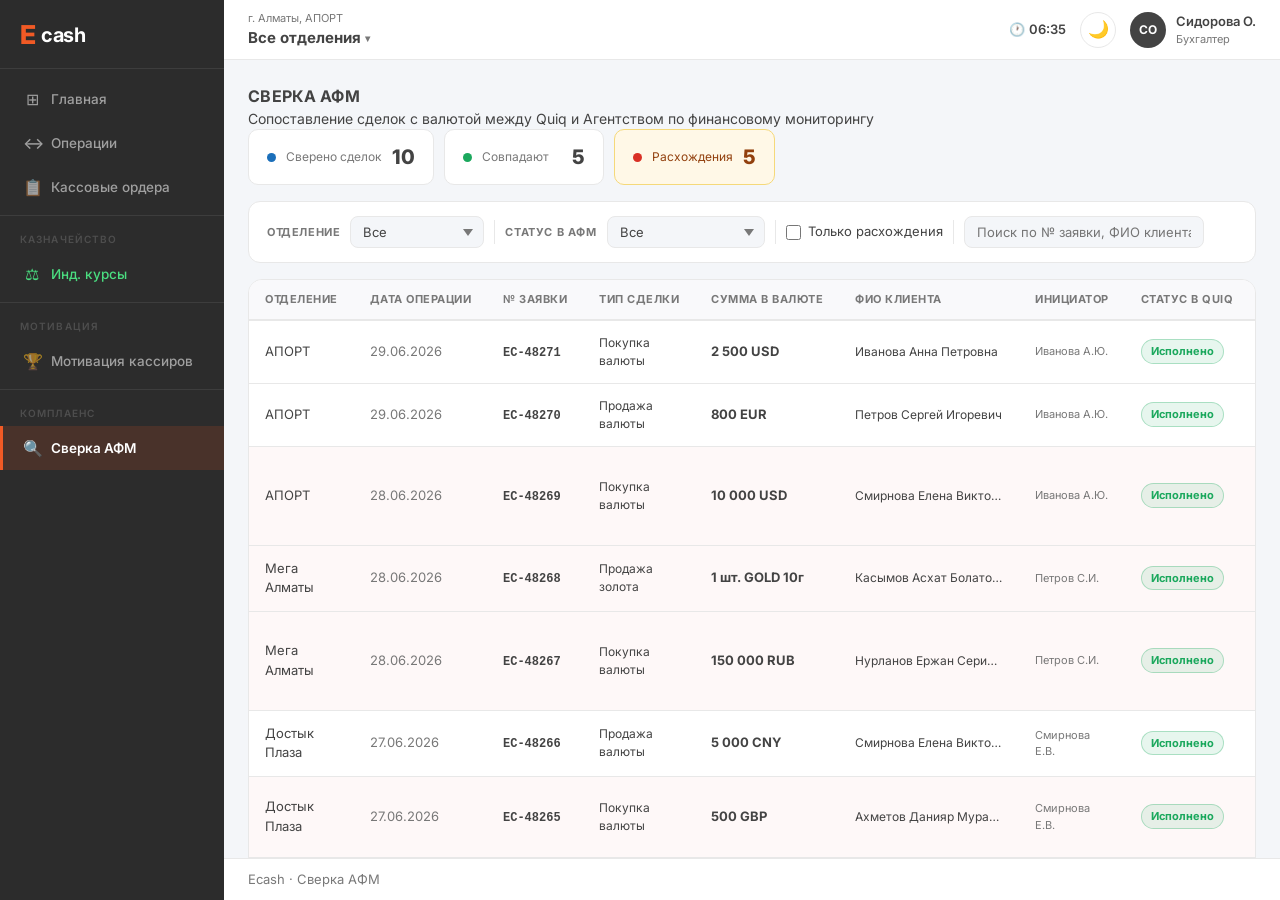
==== afm-reconciliation.html @ 011a6bd1 "refactor: move AFM reconciliation out of cash orders into its own page Sverka AFM was embedded as a " ====
<!DOCTYPE html>
<html lang="ru" data-theme="light">
<head>
<meta charset="UTF-8">
<meta name="viewport" content="width=device-width, initial-scale=1.0">
<title>Ecash — Сверка АФМ</title>
<link rel="preconnect" href="https://fonts.googleapis.com">
<link href="https://fonts.googleapis.com/css2?family=Inter:wght@400;500;600;700;800&display=swap" rel="stylesheet">
<link rel="stylesheet" href="shared.css">
<style>
.stats-row { display:flex; gap:10px; margin-bottom:16px; flex-wrap:wrap; }
.stat-card { display:flex; align-items:center; gap:10px; padding:12px 18px; background:var(--surface); border:1px solid var(--border); border-radius:10px; min-width:160px; }
.stat-dot { width:9px; height:9px; border-radius:50%; flex-shrink:0; }
.stat-label { font-size:12px; color:var(--text-mid); }
.stat-val { font-size:20px; font-weight:800; color:var(--text); margin-left:auto; }
.stat-card.warn { border-color:var(--warning-border); background:var(--warning-bg); }
.stat-card.warn .stat-dot { background:#F59E0B; }
.stat-card.warn .stat-label,.stat-card.warn .stat-val { color:#92400E; }

.filters { display:flex; gap:10px; align-items:center; flex-wrap:wrap; background:var(--surface); border:1px solid var(--border); border-radius:12px; padding:14px 18px; margin-bottom:16px; }
.f-label { font-size:11px; font-weight:700; text-transform:uppercase; letter-spacing:.6px; color:var(--text-mid); white-space:nowrap; }
.f-sel,.f-inp { padding:7px 12px; border:1.5px solid var(--border); border-radius:8px; font-family:inherit; font-size:13px; color:var(--text); background:var(--bg); outline:none; transition:border-color .13s; }
.f-sel { padding-right:30px; appearance:none; background-image:url("data:image/svg+xml,%3Csvg xmlns='http://www.w3.org/2000/svg' width='10' height='7' viewBox='0 0 10 7'%3E%3Cpath fill='%23787878' d='M5 7L0 0h10z'/%3E%3C/svg%3E"); background-repeat:no-repeat; background-position:right 10px center; }
.f-sel:focus,.f-inp:focus { border-color:var(--text); }
.f-sep { width:1px; height:24px; background:var(--border); }
.f-check { display:flex; align-items:center; gap:7px; font-size:13px; color:var(--text); cursor:pointer; user-select:none; }
.f-check input { width:15px; height:15px; accent-color:var(--brand); cursor:pointer; }

.tbl-wrap { background:var(--surface); border:1px solid var(--border); border-radius:14px; overflow:hidden; }
.tbl { width:100%; border-collapse:collapse; }
.tbl th { background:var(--surface-2); padding:11px 16px; text-align:left; font-size:11px; font-weight:700; text-transform:uppercase; letter-spacing:.5px; color:var(--text-mid); border-bottom:2px solid var(--border); white-space:nowrap; }
.tbl td { padding:13px 16px; border-bottom:1px solid var(--border); font-size:13px; vertical-align:middle; }
.tbl tr:last-child td { border-bottom:none; }
.tbl tr.diff-row { background:rgba(217,48,37,.03); }

.empty-state { text-align:center; padding:48px 24px; color:var(--text-mid); }
.empty-icon { font-size:40px; margin-bottom:12px; }
.id-cell { font-family:'Courier New',monospace; font-size:12px; font-weight:700; }
.amount-cell { font-weight:700; white-space:nowrap; }
.date-cell { color:var(--text-mid); font-size:12px; white-space:nowrap; }

.afm-status { display:inline-flex; align-items:center; gap:5px; padding:3px 9px; border-radius:20px; font-size:11px; font-weight:700; white-space:nowrap; }
.afm-status.ok { background:rgba(27,168,93,.1); color:#1BA85D; border:1px solid rgba(27,168,93,.3); }
.afm-status.warn { background:rgba(245,158,11,.1); color:#B45309; border:1px solid rgba(245,158,11,.35); }
.afm-status.bad { background:rgba(217,48,37,.1); color:#D93025; border:1px solid rgba(217,48,37,.3); }
.afm-status.missing { background:var(--surface-2); color:var(--text-mid); border:1px solid var(--border); }
.diff-ok { color:var(--text-mid); font-size:12px; }
.diff-bad { color:#D93025; font-size:12px; font-weight:700; display:flex; align-items:center; gap:5px; }
</style>
</head>
<body>

<div class="sidebar-overlay" id="overlay" onclick="closeSidebar()"></div>
<aside class="sidebar" id="sidebar">
  <div class="logo"><span class="logo-mark">E</span><span class="logo-name">cash</span></div>
  <nav class="nav">
    <div class="nav-item" onclick="location.href='index.html'"><span class="nav-icon">⊞</span><span class="nav-label">Главная</span></div>
    <div class="nav-item" onclick="location.href='operations.html'"><span class="nav-icon">↔</span><span class="nav-label">Операции</span></div>
    <div class="nav-item" onclick="location.href='cash-orders.html'"><span class="nav-icon">📋</span><span class="nav-label">Кассовые ордера</span></div>
    <div class="nav-section nav-section-role">Казначейство</div>
    <div class="nav-item nav-treasury" onclick="window.open('treasury.html','treasury_window','width=1280,height=900')"><span class="nav-icon">⚖</span><span class="nav-label">Инд. курсы</span></div>
    <div class="nav-section nav-section-role">Мотивация</div>
    <div class="nav-item" onclick="location.href='motivation.html'"><span class="nav-icon">🏆</span><span class="nav-label">Мотивация кассиров</span></div>
    <div class="nav-section nav-section-role">Комплаенс</div>
    <div class="nav-item active"><span class="nav-icon">🔍</span><span class="nav-label">Сверка АФМ</span></div>
  </nav>
</aside>

<div class="main">
  <header class="header">
    <button class="hamburger" onclick="toggleSidebar()">☰</button>
    <div class="header-branch">
      <span class="header-location">г. Алматы, АПОРТ</span>
      <span class="header-cashier">Все отделения <span class="caret">▾</span></span>
    </div>
    <div class="header-right">
      <span class="header-meta">🕐 <strong id="hdr-time"></strong></span>
      <button class="btn-theme" onclick="toggleTheme()" id="btn-theme">🌙</button>
      <div class="header-user">
        <div class="avatar">СО</div>
        <div><div class="user-name">Сидорова О.</div><div class="user-role">Бухгалтер</div></div>
      </div>
    </div>
  </header>

  <div class="content">
    <div class="page-header">
      <div>
        <h1 class="page-title">Сверка АФМ</h1>
        <div class="page-sub">Сопоставление сделок с валютой между Quiq и Агентством по финансовому мониторингу</div>
      </div>
    </div>

    <!-- STATS -->
    <div class="stats-row" id="stats-row"></div>

    <!-- FILTERS -->
    <div class="filters">
      <span class="f-label">Отделение</span>
      <select class="f-sel" id="f-branch" onchange="applyFilters()">
        <option value="">Все</option>
        <option value="АПОРТ">АПОРТ</option>
        <option value="Мега Алматы">Мега Алматы</option>
        <option value="Достык Плаза">Достык Плаза</option>
      </select>
      <span class="f-sep"></span>
      <span class="f-label">Статус в АФМ</span>
      <select class="f-sel" id="f-afm-status" onchange="applyFilters()">
        <option value="">Все</option>
        <option value="accepted">Принято</option>
        <option value="pending">На рассмотрении</option>
        <option value="rejected">Отклонено</option>
        <option value="not_found">Не найдено</option>
      </select>
      <span class="f-sep"></span>
      <label class="f-check"><input type="checkbox" id="f-only-diff" onchange="applyFilters()"> Только расхождения</label>
      <span class="f-sep"></span>
      <input class="f-inp" id="f-search" placeholder="Поиск по № заявки, ФИО клиента..." oninput="applyFilters()" style="min-width:240px">
    </div>

    <!-- TABLE -->
    <div class="tbl-wrap">
      <table class="tbl">
        <thead>
          <tr>
            <th>Отделение</th>
            <th>Дата операции</th>
            <th>№ заявки</th>
            <th>Тип сделки</th>
            <th>Сумма в валюте</th>
            <th>ФИО клиента</th>
            <th>Инициатор</th>
            <th>Статус в Quiq</th>
            <th>Статус в АФМ</th>
            <th>Расхождения</th>
          </tr>
        </thead>
        <tbody id="tbl-body"></tbody>
      </table>
    </div>

  </div>

  <footer class="footer">
    <span style="font-size:13px;color:var(--text-mid)">Ecash · Сверка АФМ</span>
    <div class="footer-space"></div>
  </footer>
</div>

<script>
const AFM_TYPE_LABEL={'buy-cur':'Покупка валюты','sell-cur':'Продажа валюты','buy-gold':'Покупка золота','sell-gold':'Продажа золота'};

const AFM_RECORDS=[
  {branch:'АПОРТ',date:'29.06.2026',num:'EC-48271',type:'buy-cur',cur:'USD',amount:'2 500',client:'Иванова Анна Петровна',initiator:'Иванова А.Ю.',quiq:'executed',afm:'accepted',diff:null},
  {branch:'АПОРТ',date:'29.06.2026',num:'EC-48270',type:'sell-cur',cur:'EUR',amount:'800',client:'Петров Сергей Игоревич',initiator:'Иванова А.Ю.',quiq:'executed',afm:'accepted',diff:null},
  {branch:'АПОРТ',date:'28.06.2026',num:'EC-48269',type:'buy-cur',cur:'USD',amount:'10 000',client:'Смирнова Елена Викторовна',initiator:'Иванова А.Ю.',quiq:'executed',afm:'rejected',diff:'Статус в АФМ отличается от Quiq'},
  {branch:'Мега Алматы',date:'28.06.2026',num:'EC-48268',type:'sell-gold',cur:'GOLD 10г',amount:'1 шт.',client:'Касымов Асхат Болатович',initiator:'Петров С.И.',quiq:'executed',afm:'not_found',diff:'Не передано в АФМ'},
  {branch:'Мега Алматы',date:'28.06.2026',num:'EC-48267',type:'buy-cur',cur:'RUB',amount:'150 000',client:'Нурланов Ержан Серикович',initiator:'Петров С.И.',quiq:'executed',afm:'accepted',diff:'Сумма расходится: Quiq 150 000 / АФМ 148 500'},
  {branch:'Достык Плаза',date:'27.06.2026',num:'EC-48266',type:'sell-cur',cur:'CNY',amount:'5 000',client:'Смирнова Елена Викторовна',initiator:'Смирнова Е.В.',quiq:'executed',afm:'accepted',diff:null},
  {branch:'Достык Плаза',date:'27.06.2026',num:'EC-48265',type:'buy-cur',cur:'GBP',amount:'500',client:'Ахметов Данияр Муратович',initiator:'Смирнова Е.В.',quiq:'executed',afm:'pending',diff:'Ожидает рассмотрения в АФМ'},
  {branch:'АПОРТ',date:'27.06.2026',num:'EC-48264',type:'sell-cur',cur:'USD',amount:'3 200',client:'Иванова Анна Петровна',initiator:'Иванова А.Ю.',quiq:'executed',afm:'accepted',diff:null},
  {branch:'АПОРТ',date:'26.06.2026',num:'—',type:'buy-cur',cur:'USD',amount:'7 000',client:'Касымов Асхат Болатович',initiator:'—',quiq:'not_found',afm:'accepted',diff:'Заявка есть в АФМ, но не найдена в Quiq'},
  {branch:'Мега Алматы',date:'26.06.2026',num:'EC-48262',type:'sell-cur',cur:'EUR',amount:'1 200',client:'Нурланов Ержан Серикович',initiator:'Петров С.И.',quiq:'executed',afm:'accepted',diff:null},
];

const AFM_STATUS_CFG={
  executed: {cls:'ok',    label:'Исполнено'},
  accepted: {cls:'ok',    label:'Принято'},
  pending:  {cls:'warn',  label:'На рассмотрении'},
  rejected: {cls:'bad',   label:'Отклонено'},
  not_found:{cls:'missing',label:'Не найдено'},
};

let filtered=[...AFM_RECORDS];

function afmStatusChip(key){
  const c=AFM_STATUS_CFG[key]||AFM_STATUS_CFG.not_found;
  return `<span class="afm-status ${c.cls}">${c.label}</span>`;
}

function updateStats(data){
  const total=data.length;
  const withDiff=data.filter(r=>r.diff).length;
  const matched=total-withDiff;
  document.getElementById('stats-row').innerHTML=`
    <div class="stat-card">
      <div class="stat-dot" style="background:#1B6FBA"></div>
      <span class="stat-label">Сверено сделок</span>
      <span class="stat-val">${total}</span>
    </div>
    <div class="stat-card">
      <div class="stat-dot" style="background:#1BA85D"></div>
      <span class="stat-label">Совпадают</span>
      <span class="stat-val">${matched}</span>
    </div>
    <div class="stat-card${withDiff?' warn':''}">
      <div class="stat-dot" style="background:${withDiff?'#D93025':'#1BA85D'}"></div>
      <span class="stat-label">Расхождения</span>
      <span class="stat-val">${withDiff}</span>
    </div>`;
}

function applyFilters(){
  const branch=document.getElementById('f-branch').value;
  const afmStatus=document.getElementById('f-afm-status').value;
  const onlyDiff=document.getElementById('f-only-diff').checked;
  const q=(document.getElementById('f-search').value||'').toLowerCase();
  filtered=AFM_RECORDS.filter(r=>{
    if(branch && r.branch!==branch) return false;
    if(afmStatus && r.afm!==afmStatus) return false;
    if(onlyDiff && !r.diff) return false;
    if(q && !r.num.toLowerCase().includes(q) && !r.client.toLowerCase().includes(q)) return false;
    return true;
  });
  renderTable(filtered);
  updateStats(filtered);
}

function renderTable(data){
  const body=document.getElementById('tbl-body');
  if(!data.length){
    body.innerHTML='<tr><td colspan="10"><div class="empty-state"><div class="empty-icon">🔍</div><div>Сделки не найдены</div></div></td></tr>';
    return;
  }
  body.innerHTML=data.map(r=>{
    const typeLabel=AFM_TYPE_LABEL[r.type]||r.type;
    const amountDisp=r.amount+' '+r.cur;
    const diffCell=r.diff
      ? `<span class="diff-bad">⚠ ${r.diff}</span>`
      : `<span class="diff-ok">Нет</span>`;
    return `<tr class="${r.diff?'diff-row':''}">
      <td>${r.branch}</td>
      <td class="date-cell">${r.date}</td>
      <td><span class="id-cell">${r.num}</span></td>
      <td style="font-size:12px">${typeLabel}</td>
      <td class="amount-cell">${amountDisp}</td>
      <td style="max-width:180px;overflow:hidden;text-overflow:ellipsis;white-space:nowrap;font-size:12px" title="${r.client}">${r.client}</td>
      <td style="font-size:11px;color:var(--text-mid)">${r.initiator}</td>
      <td>${afmStatusChip(r.quiq)}</td>
      <td>${afmStatusChip(r.afm)}</td>
      <td>${diffCell}</td>
    </tr>`;
  }).join('');
}

window.onload=function(){
  const th=localStorage.getItem('ecash-theme')||'light';
  document.documentElement.dataset.theme=th;
  document.getElementById('btn-theme').textContent=th==='dark'?'☀️':'🌙';
  function tick(){ document.getElementById('hdr-time').textContent=new Date().toLocaleTimeString('ru-RU',{hour:'2-digit',minute:'2-digit'}); }
  tick(); setInterval(tick,30000);

  updateStats(AFM_RECORDS);
  renderTable(AFM_RECORDS);
};

function toggleTheme(){
  const d=document.documentElement.dataset.theme==='dark';
  document.documentElement.dataset.theme=d?'light':'dark';
  document.getElementById('btn-theme').textContent=d?'🌙':'☀️';
  localStorage.setItem('ecash-theme',d?'light':'dark');
}
function toggleSidebar(){ document.getElementById('sidebar').classList.toggle('mobile-open'); document.getElementById('overlay').classList.toggle('show'); }
function closeSidebar(){ document.getElementById('sidebar').classList.remove('mobile-open'); document.getElementById('overlay').classList.remove('show'); }
</script>
</body>
</html>
---- shared.css ----
/* ===== ECASH DESIGN SYSTEM ===== */

/* LIGHT THEME (default) */
:root {
  --brand: #F15A25;
  --sidebar-bg: #2C2C2C;
  --bg: #F4F6F9;
  --surface: #FFFFFF;
  --surface-2: #F9F9FB;
  --border: #E8E8E8;
  --text: #434343;
  --text-mid: #787878;
  --text-light: #B0B0B0;
  --success: #1BA85D;
  --success-bg: #EBF8F2;
  --success-border: #A7E4C5;
  --danger: #D93025;
  --danger-bg: #FEF0EF;
  --danger-border: #F5C2C0;
  --warning-bg: #FFF8E7;
  --warning-border: #F5D97A;
  --warning-text: #7A5800;
  --info-bg: #F0F5FF;
  --info-border: #C3D4F5;
  --pending-bg: #FFF8E7;
  --pending-border: #F5D97A;
  --shadow: 0 2px 12px rgba(0,0,0,0.07);
}

/* DARK THEME */
[data-theme="dark"] {
  --bg: #111111;
  --surface: #1C1C1C;
  --surface-2: #242424;
  --border: #2E2E2E;
  --text: #EFEFEF;
  --text-mid: #909090;
  --text-light: #555555;
  --success-bg: #0D2E1A;
  --success-border: #1A5C36;
  --danger-bg: #2A0D0A;
  --danger-border: #5C1A16;
  --warning-bg: #2A1F00;
  --warning-border: #6B4E00;
  --warning-text: #F5C842;
  --info-bg: #0D1A2E;
  --info-border: #1A3A6B;
  --pending-bg: #2A1F00;
  --pending-border: #6B4E00;
  --shadow: 0 2px 12px rgba(0,0,0,0.3);
}

*, *::before, *::after { margin:0; padding:0; box-sizing:border-box; }

body {
  font-family: 'Inter', -apple-system, BlinkMacSystemFont, sans-serif;
  background: var(--bg);
  color: var(--text);
  display: flex;
  height: 100vh;
  overflow: hidden;
  font-size: 14px;
  line-height: 1.5;
  transition: background 0.2s, color 0.2s;
}

/* ===== SIDEBAR ===== */
.sidebar {
  width: 224px;
  background: var(--sidebar-bg);
  display: flex;
  flex-direction: column;
  flex-shrink: 0;
  transition: width 0.2s;
  z-index: 50;
}

.logo {
  padding: 20px 20px 18px;
  border-bottom: 1px solid rgba(255,255,255,0.08);
  display: flex;
  align-items: center;
  gap: 6px;
  overflow: hidden;
}

.logo-mark { font-size: 26px; font-weight: 800; color: var(--brand); letter-spacing: -1px; line-height: 1; }
.logo-name { font-size: 20px; font-weight: 700; color: #FFFFFF; letter-spacing: -0.5px; white-space: nowrap; }

.nav { flex: 1; padding: 8px 0; overflow-y: auto; overflow-x: hidden; }
.nav::-webkit-scrollbar { width: 3px; }
.nav::-webkit-scrollbar-track { background: transparent; }
.nav::-webkit-scrollbar-thumb { background: rgba(255,255,255,0.1); border-radius: 3px; }

.nav-section {
  padding: 14px 20px 5px;
  font-size: 10px;
  font-weight: 600;
  text-transform: uppercase;
  letter-spacing: 1.1px;
  color: rgba(255,255,255,0.28);
  white-space: nowrap;
  overflow: hidden;
}

.nav-item {
  display: flex;
  align-items: center;
  gap: 10px;
  padding: 10px 20px;
  font-size: 13.5px;
  font-weight: 500;
  color: rgba(255,255,255,0.55);
  border-left: 3px solid transparent;
  cursor: pointer;
  transition: all 0.13s;
  white-space: nowrap;
  overflow: hidden;
  text-decoration: none;
}
.nav-item:hover { background: rgba(255,255,255,0.07); color: rgba(255,255,255,0.9); }
.nav-item.active { background: rgba(241,90,37,0.15); color: #fff; border-left-color: var(--brand); font-weight: 600; }

.nav-icon { font-size: 16px; width: 18px; text-align: center; flex-shrink: 0; }
.nav-label { flex: 1; overflow: hidden; }
.nav-badge { background: var(--brand); color: #fff; font-size: 10px; font-weight: 700; padding: 2px 7px; border-radius: 20px; flex-shrink: 0; }

/* Treasury role switch item */
.nav-item.nav-treasury { color: #4ade80; border-left-color: transparent; }
.nav-item.nav-treasury:hover { background: rgba(27,168,93,.15); color: #6ee7a0; }
.nav-item.nav-treasury.active { background: rgba(27,168,93,.2); color: #4ade80; border-left-color: #1BA85D; }
.nav-section.nav-section-role { color: rgba(255,255,255,.16); border-top: 1px solid rgba(255,255,255,.08); margin-top: 6px; padding-top: 16px; }

/* ===== MAIN ===== */
.main { flex: 1; display: flex; flex-direction: column; overflow: hidden; min-width: 0; }

/* ===== HEADER ===== */
.header {
  background: var(--surface);
  border-bottom: 1px solid var(--border);
  padding: 0 24px;
  height: 60px;
  display: flex;
  align-items: center;
  gap: 14px;
  flex-shrink: 0;
  transition: background 0.2s, border-color 0.2s;
}

.header-branch { display: flex; flex-direction: column; gap: 1px; }
.header-location { font-size: 11px; color: var(--text-mid); }
.header-cashier { font-size: 15px; font-weight: 700; cursor: pointer; display: flex; align-items: center; gap: 4px; }
.caret { font-size: 10px; color: var(--text-mid); }

.status-pill {
  display: flex;
  align-items: center;
  gap: 7px;
  background: var(--success-bg);
  border: 1px solid var(--success-border);
  color: var(--success);
  font-size: 12.5px;
  font-weight: 500;
  padding: 5px 13px;
  border-radius: 20px;
  white-space: nowrap;
}
.status-dot { width: 7px; height: 7px; border-radius: 50%; background: var(--success); }

.header-right { margin-left: auto; display: flex; align-items: center; gap: 14px; }

.header-meta { font-size: 13px; color: var(--text-mid); white-space: nowrap; }
.header-meta strong { color: var(--text); font-weight: 600; }

.h-div { width: 1px; height: 28px; background: var(--border); }

/* THEME TOGGLE */
.btn-theme {
  width: 36px;
  height: 36px;
  border-radius: 50%;
  border: 1.5px solid var(--border);
  background: var(--surface);
  cursor: pointer;
  display: flex;
  align-items: center;
  justify-content: center;
  font-size: 17px;
  transition: all 0.13s;
  flex-shrink: 0;
}
.btn-theme:hover { border-color: var(--text); }

/* HAMBURGER */
.hamburger {
  display: none;
  width: 36px;
  height: 36px;
  border: 1.5px solid var(--border);
  background: var(--surface);
  border-radius: 8px;
  cursor: pointer;
  align-items: center;
  justify-content: center;
  font-size: 18px;
  color: var(--text);
  flex-shrink: 0;
}

.header-user { display: flex; align-items: center; gap: 10px; cursor: pointer; }
.avatar { width: 36px; height: 36px; border-radius: 50%; background: var(--text); color: var(--surface); font-size: 12px; font-weight: 700; display: flex; align-items: center; justify-content: center; flex-shrink: 0; }
.user-name { font-size: 13px; font-weight: 600; }
.user-role { font-size: 11px; color: var(--text-mid); }

/* ===== CONTENT ===== */
.content { flex: 1; overflow-y: auto; padding: 24px; }
.content::-webkit-scrollbar { width: 6px; }
.content::-webkit-scrollbar-track { background: transparent; }
.content::-webkit-scrollbar-thumb { background: var(--border); border-radius: 3px; }

.back-link {
  display: inline-flex;
  align-items: center;
  gap: 6px;
  color: var(--text-mid);
  font-size: 13px;
  font-weight: 500;
  cursor: pointer;
  margin-bottom: 20px;
  transition: color 0.13s;
}
.back-link:hover { color: var(--text); }

.page-head { display: flex; align-items: center; justify-content: space-between; margin-bottom: 20px; flex-wrap: wrap; gap: 12px; }
.page-title { font-size: 16px; font-weight: 700; text-transform: uppercase; letter-spacing: 0.3px; }

/* ===== CARDS ===== */
.card {
  background: var(--surface);
  border: 1px solid var(--border);
  border-radius: 14px;
  padding: 20px 24px;
  margin-bottom: 16px;
  transition: background 0.2s, border-color 0.2s;
  box-shadow: var(--shadow);
}

.summary-cards { display: grid; grid-template-columns: repeat(3,1fr); gap: 14px; margin-bottom: 22px; }
.summary-card { background: var(--surface); border: 1px solid var(--border); border-radius: 12px; padding: 16px 20px; transition: background 0.2s; }
.card-label { font-size: 11px; font-weight: 500; text-transform: uppercase; letter-spacing: 0.6px; color: var(--text-mid); margin-bottom: 8px; }
.card-value { font-size: 22px; font-weight: 700; letter-spacing: -0.5px; color: var(--text); }

/* ===== TABS ===== */
.tabs { display: inline-flex; background: var(--border); border-radius: 10px; padding: 3px; gap: 2px; margin-bottom: 16px; }
.tab { padding: 8px 20px; border: none; background: none; border-radius: 8px; font-family: inherit; font-size: 13.5px; font-weight: 500; color: var(--text-mid); cursor: pointer; transition: all 0.13s; white-space: nowrap; }
.tab.active { background: var(--brand); color: white; font-weight: 600; }

/* ===== TABLE ===== */
.table-wrap { background: var(--surface); border: 1px solid var(--border); border-radius: 14px; overflow: hidden; margin-bottom: 16px; transition: background 0.2s; }
.data-table { width: 100%; border-collapse: collapse; }
.data-table thead th { padding: 11px 16px; text-align: left; font-size: 10.5px; font-weight: 600; text-transform: uppercase; letter-spacing: 0.7px; color: var(--text-mid); background: var(--surface-2); border-bottom: 1px solid var(--border); }
.data-table tbody tr { border-bottom: 1px solid var(--border); transition: background 0.1s; }
.data-table tbody tr:last-child { border-bottom: none; }
.data-table tbody tr:hover { background: var(--surface-2); }
.data-table td { padding: 13px 16px; vertical-align: middle; color: var(--text); }

.cur-cell { display: flex; align-items: center; gap: 11px; }
.cur-flag { width: 34px; height: 34px; border-radius: 50%; background: var(--bg); display: flex; align-items: center; justify-content: center; font-size: 20px; flex-shrink: 0; }
.cur-code { font-weight: 700; font-size: 14px; }
.cur-name { font-size: 11px; color: var(--text-mid); margin-top: 1px; }
.rate { font-weight: 600; font-size: 15px; }

/* ===== BUTTONS ===== */
.act-btns { display: flex; gap: 8px; justify-content: flex-end; }

.btn-buy {
  padding: 8px 18px;
  border: 1.5px solid var(--text);
  background: transparent;
  color: var(--text);
  border-radius: 8px;
  font-family: inherit;
  font-size: 13px;
  font-weight: 600;
  cursor: pointer;
  transition: all 0.13s;
  white-space: nowrap;
}
.btn-buy:hover { background: var(--text); color: var(--surface); }

.btn-sell {
  padding: 8px 18px;
  border: 1.5px solid var(--text);
  background: var(--text);
  color: var(--surface);
  border-radius: 8px;
  font-family: inherit;
  font-size: 13px;
  font-weight: 600;
  cursor: pointer;
  transition: all 0.13s;
  white-space: nowrap;
}
.btn-sell:hover { opacity: 0.85; }
.btn-sell:disabled { background: var(--border); border-color: var(--border); color: var(--text-light); cursor: not-allowed; }

.btn-primary {
  display: inline-flex; align-items: center; justify-content: center; gap: 8px;
  padding: 14px 24px;
  border: none;
  background: var(--brand);
  color: white;
  border-radius: 10px;
  font-family: inherit;
  font-size: 14px;
  font-weight: 700;
  cursor: pointer;
  transition: opacity 0.13s;
  white-space: nowrap;
}
.btn-primary:hover { opacity: 0.9; }
.btn-primary:disabled { background: var(--text-light); cursor: not-allowed; opacity: 1; }

.btn-secondary {
  display: inline-flex; align-items: center; justify-content: center; gap: 8px;
  padding: 14px 24px;
  border: 1.5px solid var(--border);
  background: var(--surface);
  color: var(--text);
  border-radius: 10px;
  font-family: inherit;
  font-size: 14px;
  font-weight: 600;
  cursor: pointer;
  transition: border-color 0.13s;
  white-space: nowrap;
}
.btn-secondary:hover { border-color: var(--text); }

.btn-danger {
  display: inline-flex; align-items: center; justify-content: center; gap: 8px;
  padding: 14px 24px;
  border: 1.5px solid var(--danger);
  background: transparent;
  color: var(--danger);
  border-radius: 10px;
  font-family: inherit;
  font-size: 14px;
  font-weight: 600;
  cursor: pointer;
  transition: all 0.13s;
}
.btn-danger:hover { background: var(--danger); color: white; }

.btn-icon-sm {
  padding: 7px 14px;
  border: 1.5px solid var(--border);
  background: var(--surface);
  border-radius: 8px;
  cursor: pointer;
  font-size: 13px;
  color: var(--text-mid);
  font-family: inherit;
  font-weight: 500;
  transition: all 0.13s;
  display: flex; align-items: center; gap: 6px;
}
.btn-icon-sm:hover { border-color: var(--text); color: var(--text); }

/* STATUS BADGES */
.badge {
  display: inline-flex; align-items: center; gap: 5px;
  padding: 4px 10px;
  border-radius: 20px;
  font-size: 11.5px;
  font-weight: 600;
  white-space: nowrap;
}
.badge-pending { background: var(--pending-bg); color: #8A6A00; border: 1px solid var(--pending-border); }
.badge-approved { background: var(--success-bg); color: var(--success); border: 1px solid var(--success-border); }
.badge-executed { background: var(--success-bg); color: var(--success); border: 1px solid var(--success-border); }
.badge-rejected { background: var(--danger-bg); color: var(--danger); border: 1px solid var(--danger-border); }
.badge-cancelled { background: var(--surface-2); color: var(--text-mid); border: 1px solid var(--border); }

/* FORMS */
.form-grid-1 { display: grid; grid-template-columns: 1fr; gap: 16px; margin-bottom: 16px; }
.form-grid-2 { display: grid; grid-template-columns: 1fr 1fr; gap: 16px; margin-bottom: 16px; }
.form-grid-3 { display: grid; grid-template-columns: 1fr 1fr 1fr; gap: 16px; margin-bottom: 16px; }
.form-grid-4 { display: grid; grid-template-columns: 1fr 1fr 1fr 1fr; gap: 16px; margin-bottom: 16px; }
.span-2 { grid-column: span 2; }
.span-3 { grid-column: span 3; }

.form-group { display: flex; flex-direction: column; gap: 7px; }
.form-label { font-size: 11px; font-weight: 600; text-transform: uppercase; letter-spacing: 0.6px; color: var(--text-mid); display: flex; align-items: center; gap: 4px; }
.req { color: var(--brand); font-size: 14px; line-height: 1; }

.form-input, .form-select, .form-textarea {
  padding: 12px 14px;
  border: 1.5px solid var(--border);
  border-radius: 9px;
  font-family: inherit;
  font-size: 14px;
  color: var(--text);
  background: var(--surface);
  outline: none;
  transition: border-color 0.15s, background 0.2s;
  width: 100%;
  appearance: none;
}
.form-input:focus, .form-select:focus, .form-textarea:focus { border-color: var(--text); }
.form-input[readonly], .form-input.readonly { background: var(--surface-2); color: var(--text-mid); cursor: default; }
.form-input.error { border-color: var(--danger); }
.form-select { background-image: url("data:image/svg+xml,%3Csvg xmlns='http://www.w3.org/2000/svg' width='12' height='8' viewBox='0 0 12 8'%3E%3Cpath fill='%23787878' d='M6 8L0 0h12z'/%3E%3C/svg%3E"); background-repeat: no-repeat; background-position: right 14px center; padding-right: 36px; cursor: pointer; }
.form-textarea { resize: vertical; min-height: 80px; }

.input-wrap { position: relative; }
.input-wrap .form-input { padding-right: 50px; }
.input-suffix { position: absolute; right: 14px; top: 50%; transform: translateY(-50%); font-size: 13px; font-weight: 600; color: var(--text-mid); pointer-events: none; }

.field-error { font-size: 11px; color: var(--danger); display: none; }
.field-error.show { display: block; }

/* TOGGLE BUTTON GROUP */
.toggle-group { display: flex; border: 1.5px solid var(--border); border-radius: 9px; overflow: hidden; }
.toggle-opt { flex: 1; padding: 11px; border: none; border-right: 1.5px solid var(--border); background: var(--surface); font-family: inherit; font-size: 13.5px; font-weight: 500; color: var(--text-mid); cursor: pointer; transition: all 0.13s; text-align: center; }
.toggle-opt:last-child { border-right: none; }
.toggle-opt.active { background: var(--text); color: var(--surface); font-weight: 600; }

/* DIVIDER */
.card-sep { height: 1px; background: var(--border); margin: 4px -24px 20px; }
.form-sep { height: 1px; background: var(--border); margin-bottom: 20px; }

/* ===== FOOTER ===== */
.footer {
  background: var(--surface);
  border-top: 1px solid var(--border);
  padding: 11px 24px;
  display: flex;
  align-items: center;
  gap: 10px;
  flex-shrink: 0;
  transition: background 0.2s;
}
.btn-foot { display: flex; align-items: center; gap: 7px; padding: 8px 16px; border: 1.5px solid var(--border); background: var(--surface); border-radius: 9px; font-family: inherit; font-size: 13px; font-weight: 500; color: var(--text); cursor: pointer; transition: border-color 0.13s; }
.btn-foot:hover { border-color: var(--text); }
.footer-space { flex: 1; }
.btn-close-cashier { display: flex; align-items: center; gap: 7px; padding: 8px 18px; border: 1.5px solid var(--border); background: var(--surface); color: var(--text); border-radius: 9px; font-family: inherit; font-size: 13px; font-weight: 600; cursor: pointer; transition: all 0.13s; }
.btn-close-cashier:hover { border-color: var(--danger); color: var(--danger); }

/* EXPAND TABLE BUTTON */
.btn-expand { width: 100%; padding: 12px 16px; border: none; border-top: 1px solid var(--border); background: var(--surface); font-family: inherit; font-size: 13px; font-weight: 500; color: var(--text-mid); cursor: pointer; text-align: left; display: flex; align-items: center; gap: 8px; transition: background 0.1s; }
.btn-expand:hover { background: var(--surface-2); color: var(--text); }
.expand-icon { display: inline-block; transition: transform 0.2s; }
.expand-icon.open { transform: rotate(180deg); }
.hidden-row { display: none; }
.hidden-row.visible { display: table-row; }
.tab-pane { display: none; }
.tab-pane.active { display: block; }

/* OVERLAY for mobile sidebar */
.sidebar-overlay { display: none; position: fixed; inset: 0; background: rgba(0,0,0,0.5); z-index: 40; }
.sidebar-overlay.show { display: block; }

/* ===== RESPONSIVE ===== */
@media (max-width: 1023px) {
  .sidebar { width: 64px; }
  .logo-name { display: none; }
  .nav-label { display: none; }
  .nav-badge { display: none; }
  .nav-section { display: none; }
  .nav-item { justify-content: center; padding: 12px; gap: 0; }
  .status-pill span:not(.status-dot) { display: none; }
  .header-meta { display: none; }
  .summary-cards { grid-template-columns: 1fr 1fr; }
  .user-name, .user-role { display: none; }
}

@media (max-width: 767px) {
  .sidebar { position: fixed; left: -224px; width: 224px; height: 100vh; transition: left 0.25s; }
  .sidebar.mobile-open { left: 0; }
  .sidebar.mobile-open .logo-name { display: block; }
  .sidebar.mobile-open .nav-label { display: block; }
  .sidebar.mobile-open .nav-badge { display: flex; }
  .sidebar.mobile-open .nav-section { display: block; }
  .sidebar.mobile-open .nav-item { justify-content: flex-start; padding: 10px 20px; gap: 10px; }
  .hamburger { display: flex; }
  .summary-cards { grid-template-columns: 1fr; }
  .form-grid-2, .form-grid-3, .form-grid-4 { grid-template-columns: 1fr; }
  .span-2, .span-3 { grid-column: span 1; }
  .content { padding: 16px; }
  .header { padding: 0 16px; }
  .footer { padding: 10px 16px; }
  .btn-foot span { display: none; }
  .act-btns { flex-direction: column; }
  .btn-buy, .btn-sell { width: 100%; justify-content: center; }
  .op-tabs { flex-wrap: wrap; }
  .op-tab { flex: 1; }
  .data-table { font-size: 12px; }
  .data-table td, .data-table th { padding: 10px 10px; }
  .cur-flag { width: 28px; height: 28px; font-size: 17px; }
}

/* Theme transition */
* { transition-property: background-color, border-color, color; transition-duration: 0.2s; }
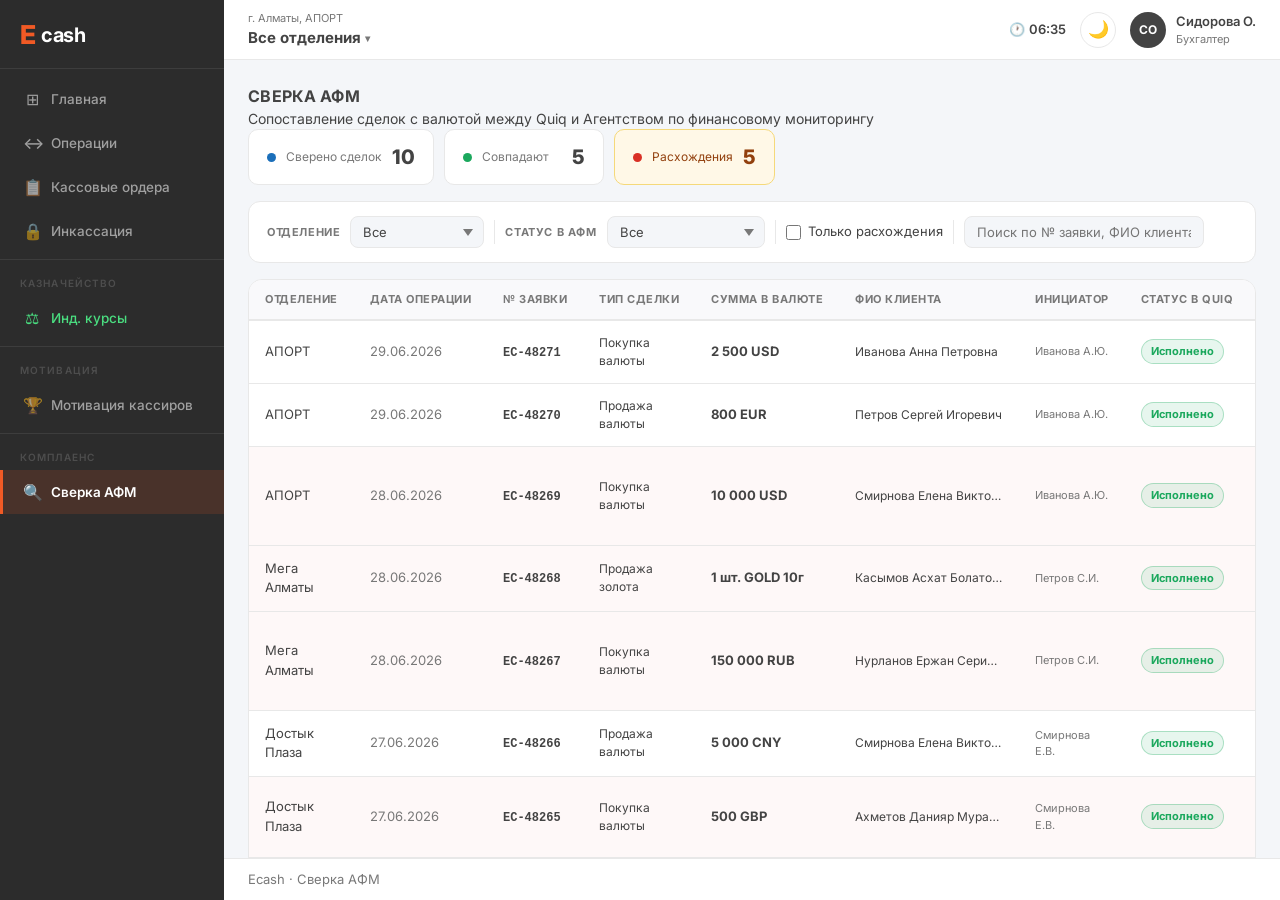
==== commit dbc7aa9b: "Add files via upload" ====
--- a/afm-reconciliation.html
+++ b/afm-reconciliation.html
@@ -57,6 +57,7 @@
     <div class="nav-item" onclick="location.href='index.html'"><span class="nav-icon">⊞</span><span class="nav-label">Главная</span></div>
     <div class="nav-item" onclick="location.href='operations.html'"><span class="nav-icon">↔</span><span class="nav-label">Операции</span></div>
     <div class="nav-item" onclick="location.href='cash-orders.html'"><span class="nav-icon">📋</span><span class="nav-label">Кассовые ордера</span></div>
+    <div class="nav-item" onclick="location.href='incassation.html'"><span class="nav-icon">🔒</span><span class="nav-label">Инкассация</span></div>
     <div class="nav-section nav-section-role">Казначейство</div>
     <div class="nav-item nav-treasury" onclick="window.open('treasury.html','treasury_window','width=1280,height=900')"><span class="nav-icon">⚖</span><span class="nav-label">Инд. курсы</span></div>
     <div class="nav-section nav-section-role">Мотивация</div>
